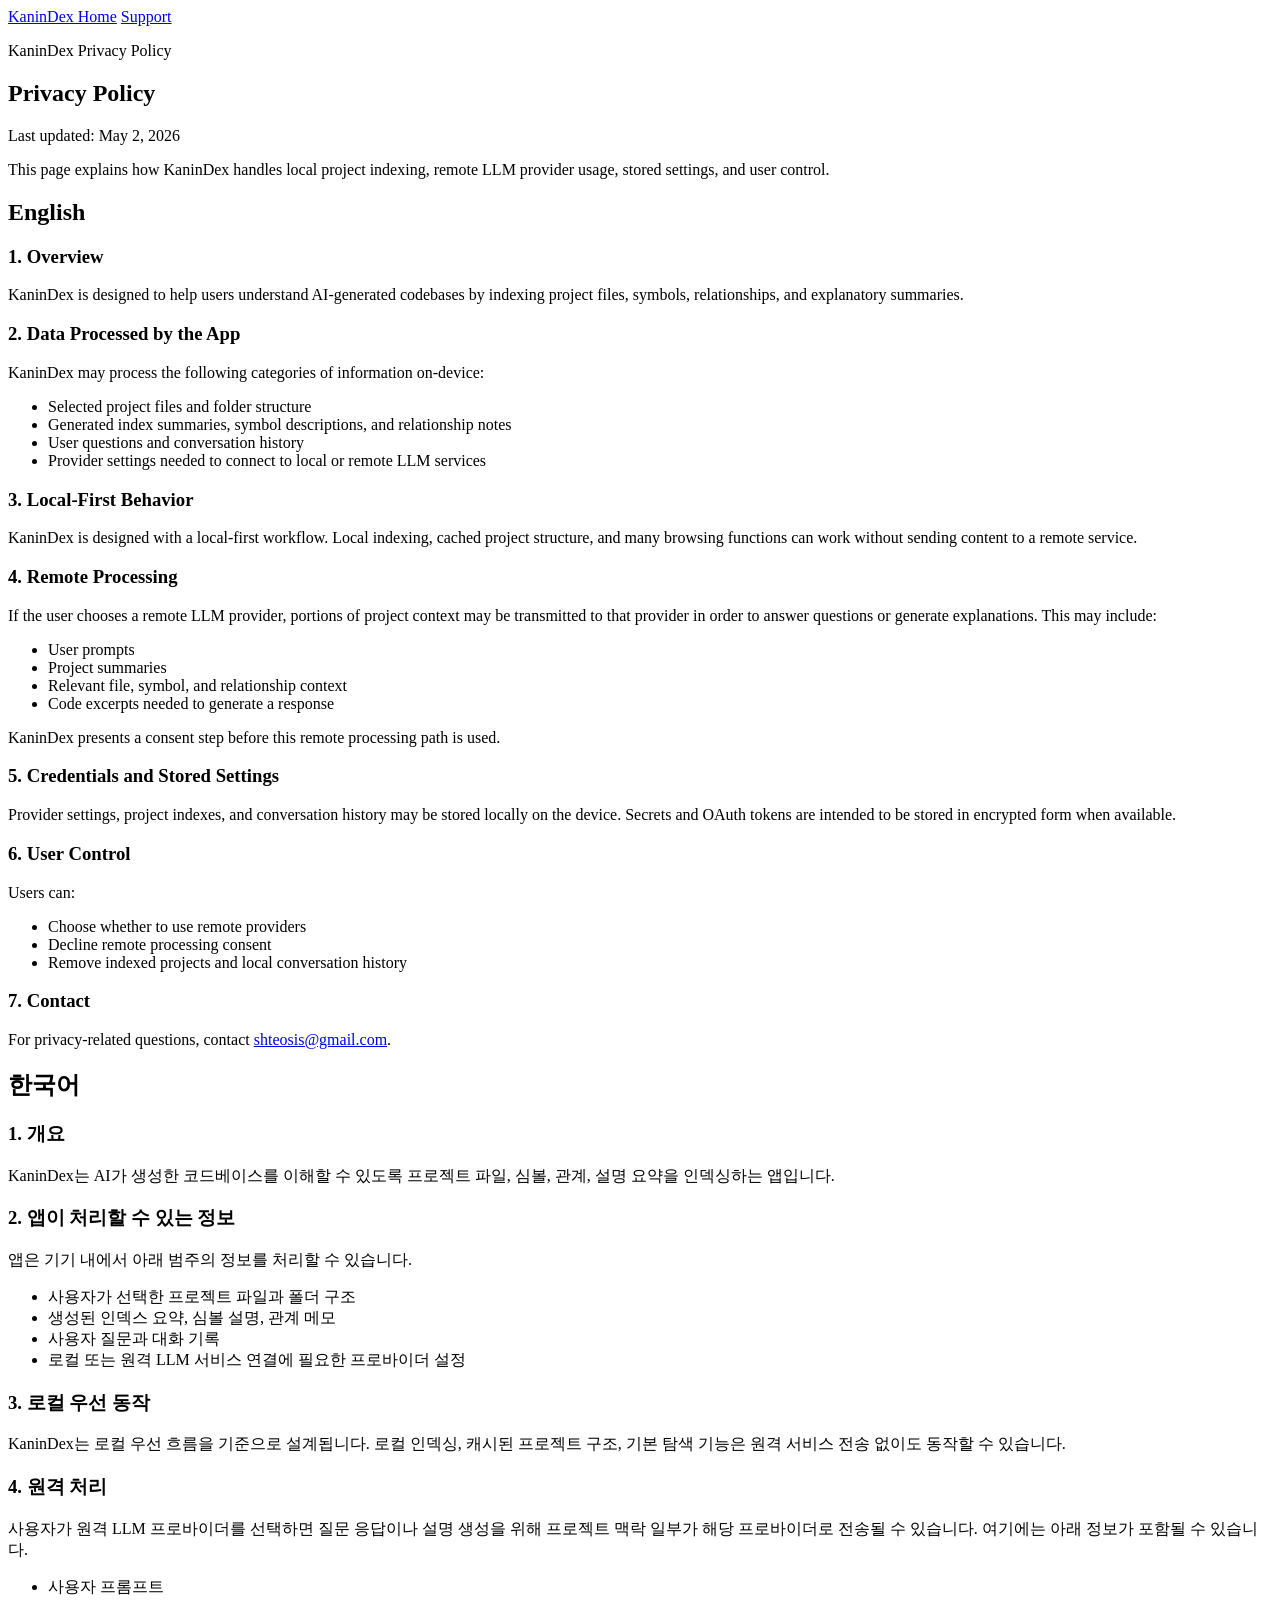
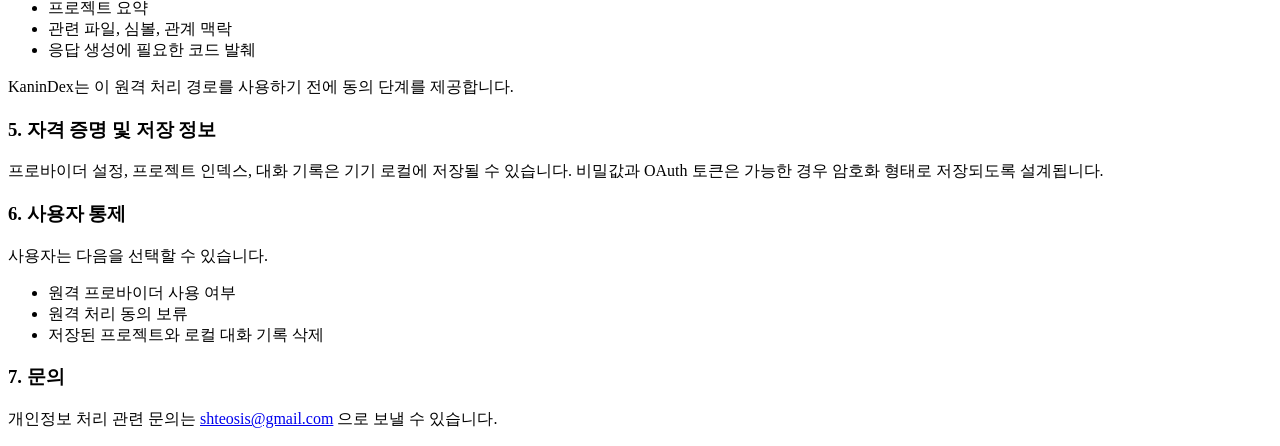
==== privacy/index.html @ b712744d "Add public privacy and support pages" ====
<!doctype html>
<html lang="en">
  <head>
    <meta charset="utf-8">
    <meta name="viewport" content="width=device-width, initial-scale=1">
    <title>KaninDex Privacy Policy</title>
    <meta name="description" content="Privacy policy for KaninDex.">
    <link rel="stylesheet" href="../assets/styles.css">
  </head>
  <body>
    <main class="page-shell legal-shell">
      <nav class="top-nav">
        <a href="../">KaninDex Home</a>
        <a href="../support/">Support</a>
      </nav>

      <section class="hero-card">
        <p class="eyebrow">KaninDex Privacy Policy</p>
        <h1>Privacy Policy</h1>
        <p class="meta-line">Last updated: May 2, 2026</p>
        <p class="lede">
          This page explains how KaninDex handles local project indexing, remote LLM provider usage,
          stored settings, and user control.
        </p>
      </section>

      <section class="legal-card">
        <h2>English</h2>

        <h3>1. Overview</h3>
        <p>
          KaninDex is designed to help users understand AI-generated codebases by indexing project files,
          symbols, relationships, and explanatory summaries.
        </p>

        <h3>2. Data Processed by the App</h3>
        <p>KaninDex may process the following categories of information on-device:</p>
        <ul>
          <li>Selected project files and folder structure</li>
          <li>Generated index summaries, symbol descriptions, and relationship notes</li>
          <li>User questions and conversation history</li>
          <li>Provider settings needed to connect to local or remote LLM services</li>
        </ul>

        <h3>3. Local-First Behavior</h3>
        <p>
          KaninDex is designed with a local-first workflow. Local indexing, cached project structure,
          and many browsing functions can work without sending content to a remote service.
        </p>

        <h3>4. Remote Processing</h3>
        <p>
          If the user chooses a remote LLM provider, portions of project context may be transmitted to that
          provider in order to answer questions or generate explanations. This may include:
        </p>
        <ul>
          <li>User prompts</li>
          <li>Project summaries</li>
          <li>Relevant file, symbol, and relationship context</li>
          <li>Code excerpts needed to generate a response</li>
        </ul>
        <p>
          KaninDex presents a consent step before this remote processing path is used.
        </p>

        <h3>5. Credentials and Stored Settings</h3>
        <p>
          Provider settings, project indexes, and conversation history may be stored locally on the device.
          Secrets and OAuth tokens are intended to be stored in encrypted form when available.
        </p>

        <h3>6. User Control</h3>
        <p>Users can:</p>
        <ul>
          <li>Choose whether to use remote providers</li>
          <li>Decline remote processing consent</li>
          <li>Remove indexed projects and local conversation history</li>
        </ul>

        <h3>7. Contact</h3>
        <p>
          For privacy-related questions, contact
          <a href="mailto:shteosis@gmail.com?subject=KaninDex%20Privacy%20Inquiry">shteosis@gmail.com</a>.
        </p>
      </section>

      <section class="legal-card">
        <h2>한국어</h2>

        <h3>1. 개요</h3>
        <p>
          KaninDex는 AI가 생성한 코드베이스를 이해할 수 있도록 프로젝트 파일, 심볼, 관계, 설명 요약을 인덱싱하는 앱입니다.
        </p>

        <h3>2. 앱이 처리할 수 있는 정보</h3>
        <p>앱은 기기 내에서 아래 범주의 정보를 처리할 수 있습니다.</p>
        <ul>
          <li>사용자가 선택한 프로젝트 파일과 폴더 구조</li>
          <li>생성된 인덱스 요약, 심볼 설명, 관계 메모</li>
          <li>사용자 질문과 대화 기록</li>
          <li>로컬 또는 원격 LLM 서비스 연결에 필요한 프로바이더 설정</li>
        </ul>

        <h3>3. 로컬 우선 동작</h3>
        <p>
          KaninDex는 로컬 우선 흐름을 기준으로 설계됩니다. 로컬 인덱싱, 캐시된 프로젝트 구조, 기본 탐색 기능은
          원격 서비스 전송 없이도 동작할 수 있습니다.
        </p>

        <h3>4. 원격 처리</h3>
        <p>
          사용자가 원격 LLM 프로바이더를 선택하면 질문 응답이나 설명 생성을 위해 프로젝트 맥락 일부가 해당
          프로바이더로 전송될 수 있습니다. 여기에는 아래 정보가 포함될 수 있습니다.
        </p>
        <ul>
          <li>사용자 프롬프트</li>
          <li>프로젝트 요약</li>
          <li>관련 파일, 심볼, 관계 맥락</li>
          <li>응답 생성에 필요한 코드 발췌</li>
        </ul>
        <p>
          KaninDex는 이 원격 처리 경로를 사용하기 전에 동의 단계를 제공합니다.
        </p>

        <h3>5. 자격 증명 및 저장 정보</h3>
        <p>
          프로바이더 설정, 프로젝트 인덱스, 대화 기록은 기기 로컬에 저장될 수 있습니다. 비밀값과 OAuth 토큰은
          가능한 경우 암호화 형태로 저장되도록 설계됩니다.
        </p>

        <h3>6. 사용자 통제</h3>
        <p>사용자는 다음을 선택할 수 있습니다.</p>
        <ul>
          <li>원격 프로바이더 사용 여부</li>
          <li>원격 처리 동의 보류</li>
          <li>저장된 프로젝트와 로컬 대화 기록 삭제</li>
        </ul>

        <h3>7. 문의</h3>
        <p>
          개인정보 처리 관련 문의는
          <a href="mailto:shteosis@gmail.com?subject=KaninDex%20Privacy%20Inquiry">shteosis@gmail.com</a>
          으로 보낼 수 있습니다.
        </p>
      </section>
    </main>
  </body>
</html>
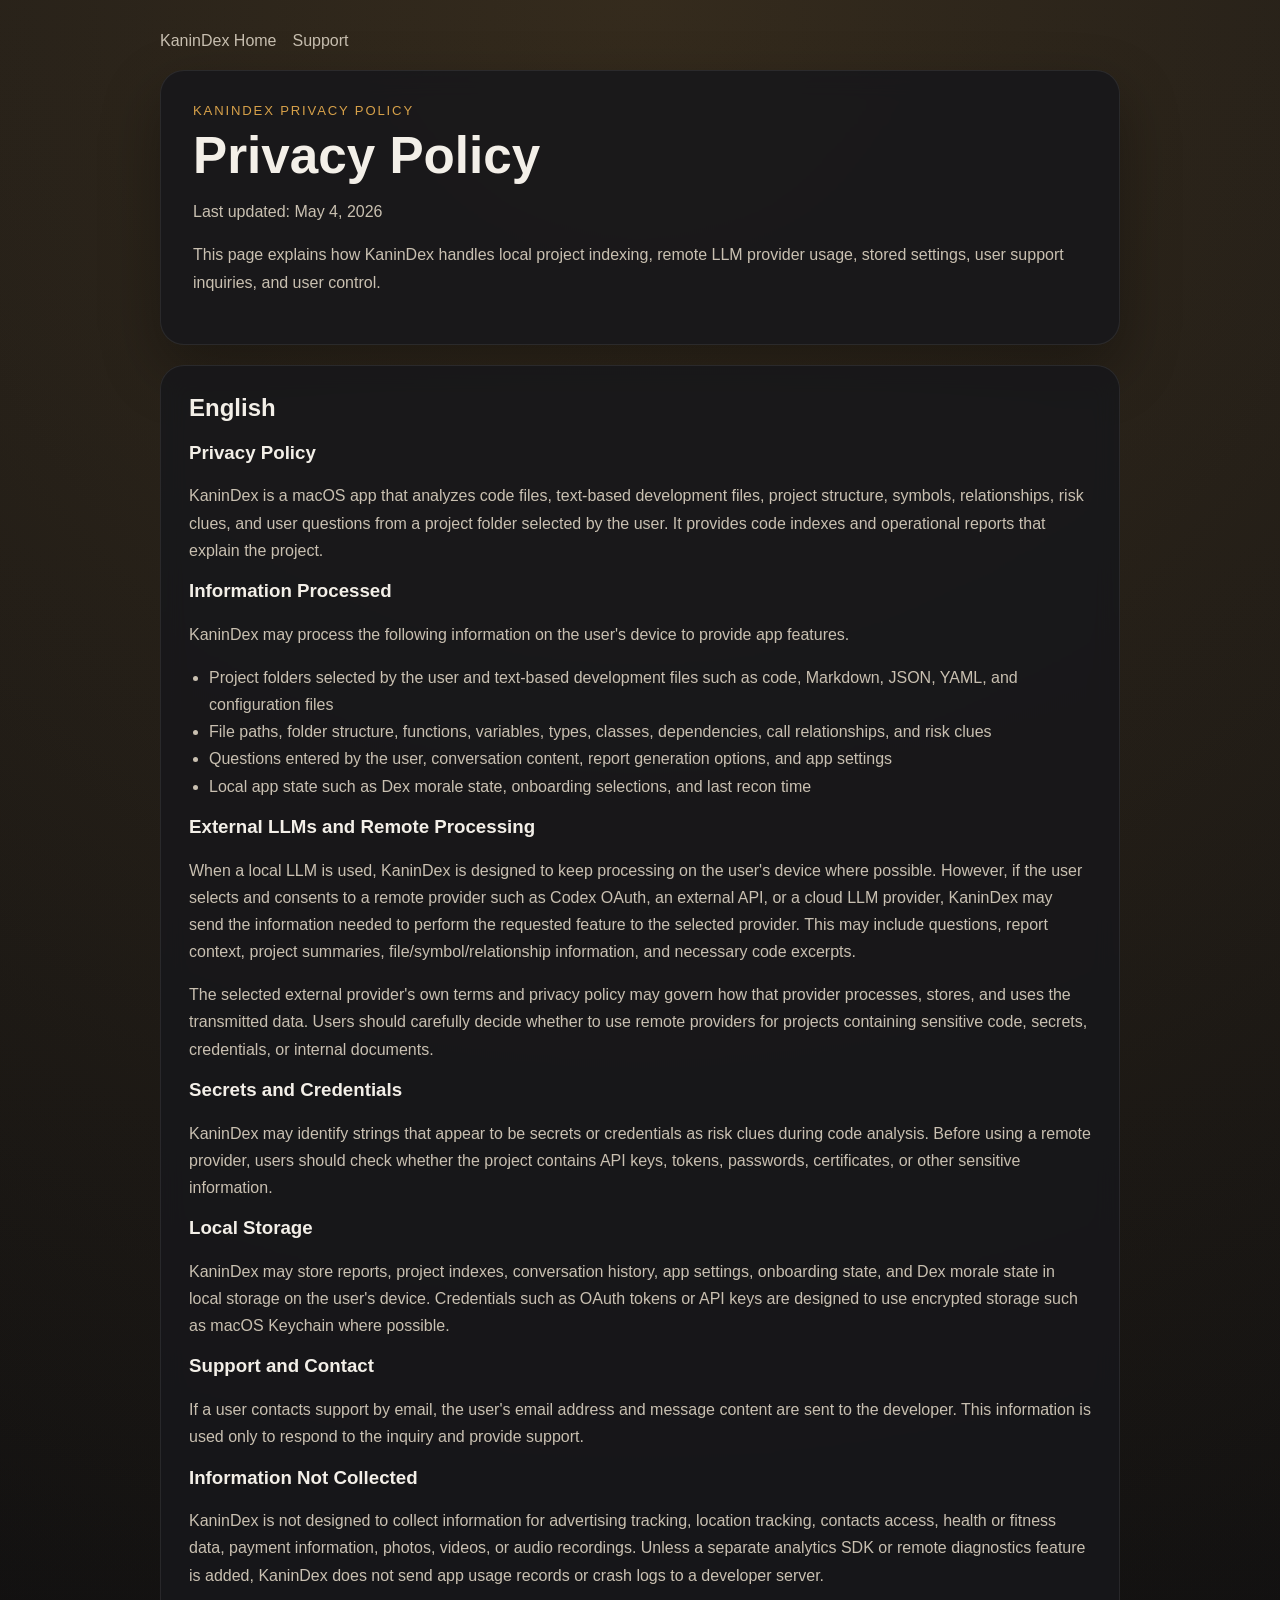
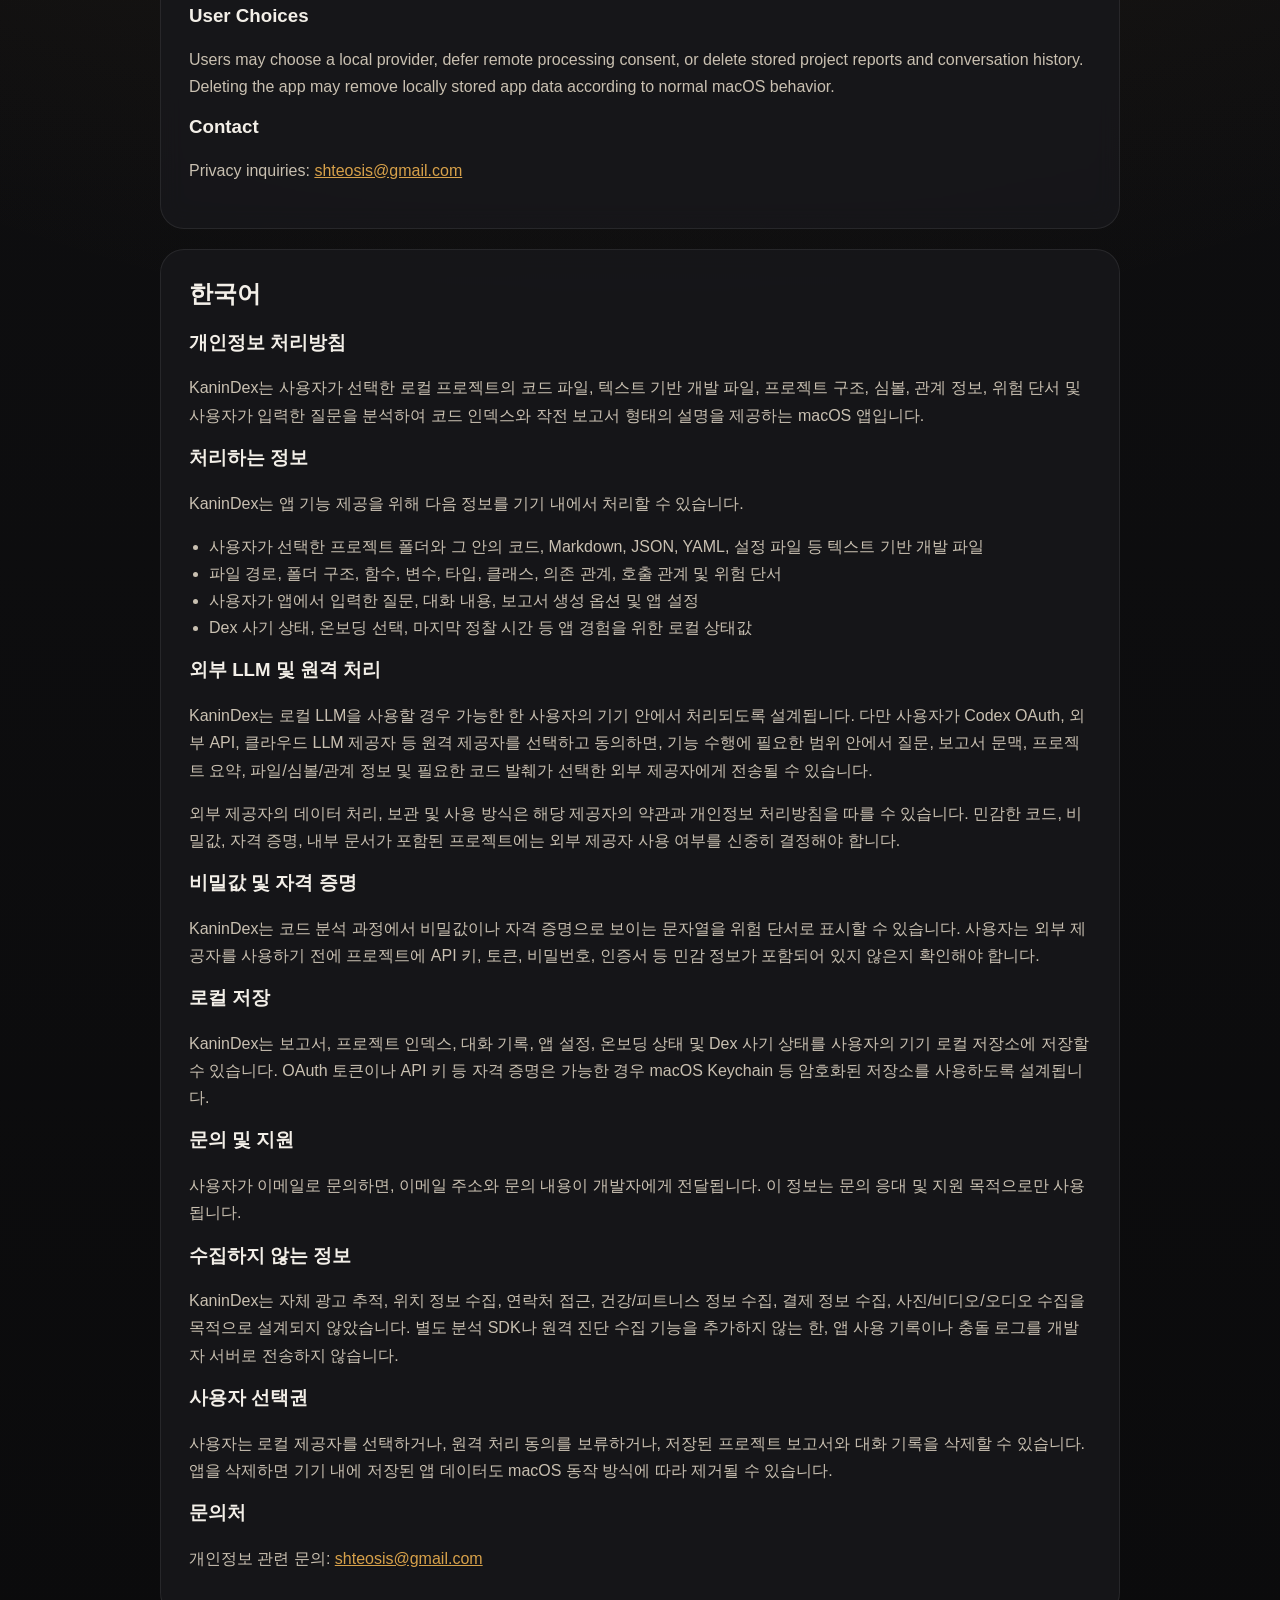
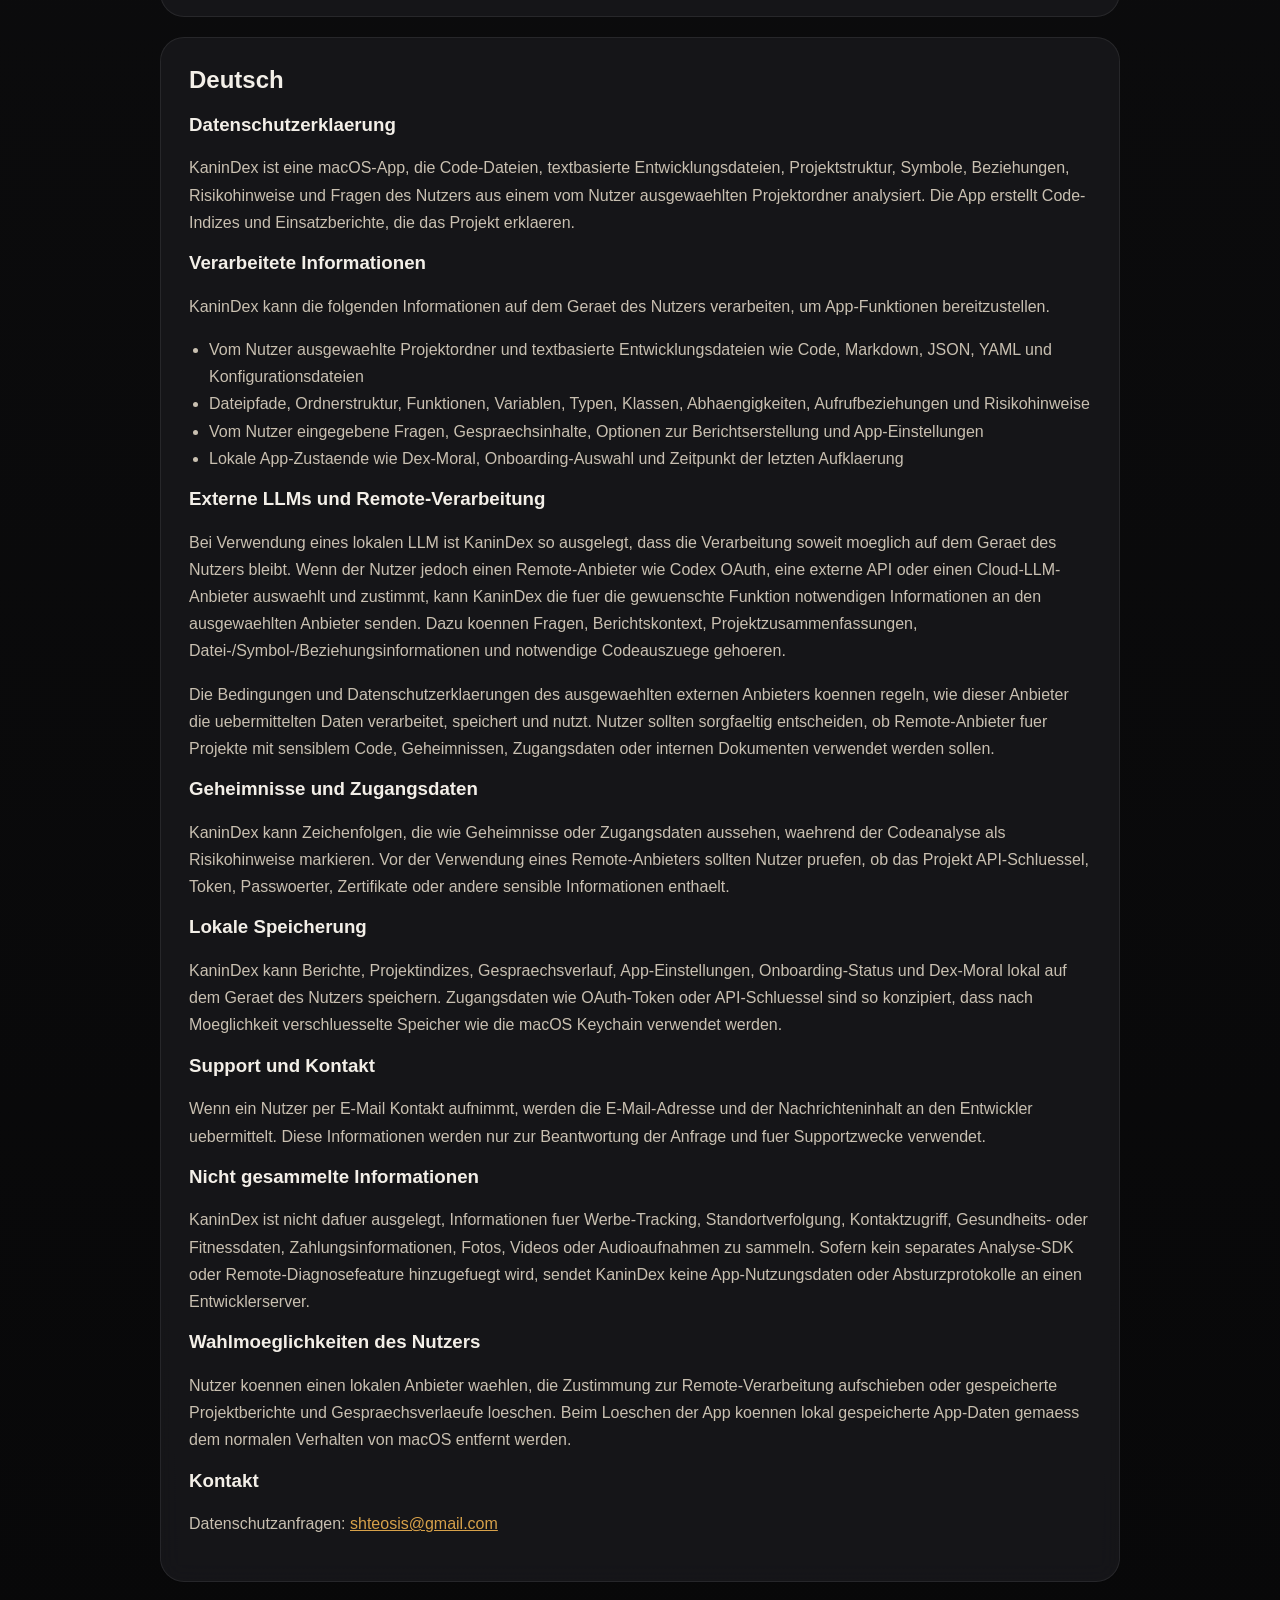
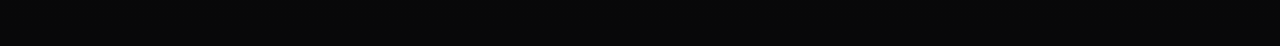
==== commit e6eadbe5: "Update privacy page HTML with German section" ====
--- a/privacy/index.html
+++ b/privacy/index.html
@@ -4,7 +4,7 @@
     <meta charset="utf-8">
     <meta name="viewport" content="width=device-width, initial-scale=1">
     <title>KaninDex Privacy Policy</title>
-    <meta name="description" content="Privacy policy for KaninDex.">
+    <meta name="description" content="Privacy policy for KaninDex in English, Korean, and German.">
     <link rel="stylesheet" href="../assets/styles.css">
   </head>
   <body>
@@ -17,131 +17,119 @@
       <section class="hero-card">
         <p class="eyebrow">KaninDex Privacy Policy</p>
         <h1>Privacy Policy</h1>
-        <p class="meta-line">Last updated: May 2, 2026</p>
-        <p class="lede">
-          This page explains how KaninDex handles local project indexing, remote LLM provider usage,
-          stored settings, and user control.
-        </p>
+        <p class="meta-line">Last updated: May 4, 2026</p>
+        <p class="lede">This page explains how KaninDex handles local project indexing, remote LLM provider usage, stored settings, user support inquiries, and user control.</p>
       </section>
 
       <section class="legal-card">
         <h2>English</h2>
+        <h3>Privacy Policy</h3>
+        <p>KaninDex is a macOS app that analyzes code files, text-based development files, project structure, symbols, relationships, risk clues, and user questions from a project folder selected by the user. It provides code indexes and operational reports that explain the project.</p>
 
-        <h3>1. Overview</h3>
-        <p>
-          KaninDex is designed to help users understand AI-generated codebases by indexing project files,
-          symbols, relationships, and explanatory summaries.
-        </p>
-
-        <h3>2. Data Processed by the App</h3>
-        <p>KaninDex may process the following categories of information on-device:</p>
+        <h3>Information Processed</h3>
+        <p>KaninDex may process the following information on the user's device to provide app features.</p>
         <ul>
-          <li>Selected project files and folder structure</li>
-          <li>Generated index summaries, symbol descriptions, and relationship notes</li>
-          <li>User questions and conversation history</li>
-          <li>Provider settings needed to connect to local or remote LLM services</li>
+          <li>Project folders selected by the user and text-based development files such as code, Markdown, JSON, YAML, and configuration files</li>
+          <li>File paths, folder structure, functions, variables, types, classes, dependencies, call relationships, and risk clues</li>
+          <li>Questions entered by the user, conversation content, report generation options, and app settings</li>
+          <li>Local app state such as Dex morale state, onboarding selections, and last recon time</li>
         </ul>
 
-        <h3>3. Local-First Behavior</h3>
-        <p>
-          KaninDex is designed with a local-first workflow. Local indexing, cached project structure,
-          and many browsing functions can work without sending content to a remote service.
-        </p>
+        <h3>External LLMs and Remote Processing</h3>
+        <p>When a local LLM is used, KaninDex is designed to keep processing on the user's device where possible. However, if the user selects and consents to a remote provider such as Codex OAuth, an external API, or a cloud LLM provider, KaninDex may send the information needed to perform the requested feature to the selected provider. This may include questions, report context, project summaries, file/symbol/relationship information, and necessary code excerpts.</p>
+        <p>The selected external provider's own terms and privacy policy may govern how that provider processes, stores, and uses the transmitted data. Users should carefully decide whether to use remote providers for projects containing sensitive code, secrets, credentials, or internal documents.</p>
 
-        <h3>4. Remote Processing</h3>
-        <p>
-          If the user chooses a remote LLM provider, portions of project context may be transmitted to that
-          provider in order to answer questions or generate explanations. This may include:
-        </p>
-        <ul>
-          <li>User prompts</li>
-          <li>Project summaries</li>
-          <li>Relevant file, symbol, and relationship context</li>
-          <li>Code excerpts needed to generate a response</li>
-        </ul>
-        <p>
-          KaninDex presents a consent step before this remote processing path is used.
-        </p>
+        <h3>Secrets and Credentials</h3>
+        <p>KaninDex may identify strings that appear to be secrets or credentials as risk clues during code analysis. Before using a remote provider, users should check whether the project contains API keys, tokens, passwords, certificates, or other sensitive information.</p>
 
-        <h3>5. Credentials and Stored Settings</h3>
-        <p>
-          Provider settings, project indexes, and conversation history may be stored locally on the device.
-          Secrets and OAuth tokens are intended to be stored in encrypted form when available.
-        </p>
+        <h3>Local Storage</h3>
+        <p>KaninDex may store reports, project indexes, conversation history, app settings, onboarding state, and Dex morale state in local storage on the user's device. Credentials such as OAuth tokens or API keys are designed to use encrypted storage such as macOS Keychain where possible.</p>
 
-        <h3>6. User Control</h3>
-        <p>Users can:</p>
-        <ul>
-          <li>Choose whether to use remote providers</li>
-          <li>Decline remote processing consent</li>
-          <li>Remove indexed projects and local conversation history</li>
-        </ul>
+        <h3>Support and Contact</h3>
+        <p>If a user contacts support by email, the user's email address and message content are sent to the developer. This information is used only to respond to the inquiry and provide support.</p>
 
-        <h3>7. Contact</h3>
-        <p>
-          For privacy-related questions, contact
-          <a href="mailto:shteosis@gmail.com?subject=KaninDex%20Privacy%20Inquiry">shteosis@gmail.com</a>.
-        </p>
+        <h3>Information Not Collected</h3>
+        <p>KaninDex is not designed to collect information for advertising tracking, location tracking, contacts access, health or fitness data, payment information, photos, videos, or audio recordings. Unless a separate analytics SDK or remote diagnostics feature is added, KaninDex does not send app usage records or crash logs to a developer server.</p>
+
+        <h3>User Choices</h3>
+        <p>Users may choose a local provider, defer remote processing consent, or delete stored project reports and conversation history. Deleting the app may remove locally stored app data according to normal macOS behavior.</p>
+
+        <h3>Contact</h3>
+        <p>Privacy inquiries: <a href="mailto:shteosis@gmail.com?subject=KaninDex%20Privacy%20Inquiry">shteosis@gmail.com</a></p>
       </section>
 
       <section class="legal-card">
         <h2>한국어</h2>
+        <h3>개인정보 처리방침</h3>
+        <p>KaninDex는 사용자가 선택한 로컬 프로젝트의 코드 파일, 텍스트 기반 개발 파일, 프로젝트 구조, 심볼, 관계 정보, 위험 단서 및 사용자가 입력한 질문을 분석하여 코드 인덱스와 작전 보고서 형태의 설명을 제공하는 macOS 앱입니다.</p>
 
-        <h3>1. 개요</h3>
-        <p>
-          KaninDex는 AI가 생성한 코드베이스를 이해할 수 있도록 프로젝트 파일, 심볼, 관계, 설명 요약을 인덱싱하는 앱입니다.
-        </p>
-
-        <h3>2. 앱이 처리할 수 있는 정보</h3>
-        <p>앱은 기기 내에서 아래 범주의 정보를 처리할 수 있습니다.</p>
+        <h3>처리하는 정보</h3>
+        <p>KaninDex는 앱 기능 제공을 위해 다음 정보를 기기 내에서 처리할 수 있습니다.</p>
         <ul>
-          <li>사용자가 선택한 프로젝트 파일과 폴더 구조</li>
-          <li>생성된 인덱스 요약, 심볼 설명, 관계 메모</li>
-          <li>사용자 질문과 대화 기록</li>
-          <li>로컬 또는 원격 LLM 서비스 연결에 필요한 프로바이더 설정</li>
+          <li>사용자가 선택한 프로젝트 폴더와 그 안의 코드, Markdown, JSON, YAML, 설정 파일 등 텍스트 기반 개발 파일</li>
+          <li>파일 경로, 폴더 구조, 함수, 변수, 타입, 클래스, 의존 관계, 호출 관계 및 위험 단서</li>
+          <li>사용자가 앱에서 입력한 질문, 대화 내용, 보고서 생성 옵션 및 앱 설정</li>
+          <li>Dex 사기 상태, 온보딩 선택, 마지막 정찰 시간 등 앱 경험을 위한 로컬 상태값</li>
         </ul>
 
-        <h3>3. 로컬 우선 동작</h3>
-        <p>
-          KaninDex는 로컬 우선 흐름을 기준으로 설계됩니다. 로컬 인덱싱, 캐시된 프로젝트 구조, 기본 탐색 기능은
-          원격 서비스 전송 없이도 동작할 수 있습니다.
-        </p>
+        <h3>외부 LLM 및 원격 처리</h3>
+        <p>KaninDex는 로컬 LLM을 사용할 경우 가능한 한 사용자의 기기 안에서 처리되도록 설계됩니다. 다만 사용자가 Codex OAuth, 외부 API, 클라우드 LLM 제공자 등 원격 제공자를 선택하고 동의하면, 기능 수행에 필요한 범위 안에서 질문, 보고서 문맥, 프로젝트 요약, 파일/심볼/관계 정보 및 필요한 코드 발췌가 선택한 외부 제공자에게 전송될 수 있습니다.</p>
+        <p>외부 제공자의 데이터 처리, 보관 및 사용 방식은 해당 제공자의 약관과 개인정보 처리방침을 따를 수 있습니다. 민감한 코드, 비밀값, 자격 증명, 내부 문서가 포함된 프로젝트에는 외부 제공자 사용 여부를 신중히 결정해야 합니다.</p>
 
-        <h3>4. 원격 처리</h3>
-        <p>
-          사용자가 원격 LLM 프로바이더를 선택하면 질문 응답이나 설명 생성을 위해 프로젝트 맥락 일부가 해당
-          프로바이더로 전송될 수 있습니다. 여기에는 아래 정보가 포함될 수 있습니다.
-        </p>
+        <h3>비밀값 및 자격 증명</h3>
+        <p>KaninDex는 코드 분석 과정에서 비밀값이나 자격 증명으로 보이는 문자열을 위험 단서로 표시할 수 있습니다. 사용자는 외부 제공자를 사용하기 전에 프로젝트에 API 키, 토큰, 비밀번호, 인증서 등 민감 정보가 포함되어 있지 않은지 확인해야 합니다.</p>
+
+        <h3>로컬 저장</h3>
+        <p>KaninDex는 보고서, 프로젝트 인덱스, 대화 기록, 앱 설정, 온보딩 상태 및 Dex 사기 상태를 사용자의 기기 로컬 저장소에 저장할 수 있습니다. OAuth 토큰이나 API 키 등 자격 증명은 가능한 경우 macOS Keychain 등 암호화된 저장소를 사용하도록 설계됩니다.</p>
+
+        <h3>문의 및 지원</h3>
+        <p>사용자가 이메일로 문의하면, 이메일 주소와 문의 내용이 개발자에게 전달됩니다. 이 정보는 문의 응대 및 지원 목적으로만 사용됩니다.</p>
+
+        <h3>수집하지 않는 정보</h3>
+        <p>KaninDex는 자체 광고 추적, 위치 정보 수집, 연락처 접근, 건강/피트니스 정보 수집, 결제 정보 수집, 사진/비디오/오디오 수집을 목적으로 설계되지 않았습니다. 별도 분석 SDK나 원격 진단 수집 기능을 추가하지 않는 한, 앱 사용 기록이나 충돌 로그를 개발자 서버로 전송하지 않습니다.</p>
+
+        <h3>사용자 선택권</h3>
+        <p>사용자는 로컬 제공자를 선택하거나, 원격 처리 동의를 보류하거나, 저장된 프로젝트 보고서와 대화 기록을 삭제할 수 있습니다. 앱을 삭제하면 기기 내에 저장된 앱 데이터도 macOS 동작 방식에 따라 제거될 수 있습니다.</p>
+
+        <h3>문의처</h3>
+        <p>개인정보 관련 문의: <a href="mailto:shteosis@gmail.com?subject=KaninDex%20Privacy%20Inquiry">shteosis@gmail.com</a></p>
+      </section>
+
+      <section class="legal-card">
+        <h2>Deutsch</h2>
+        <h3>Datenschutzerklaerung</h3>
+        <p>KaninDex ist eine macOS-App, die Code-Dateien, textbasierte Entwicklungsdateien, Projektstruktur, Symbole, Beziehungen, Risikohinweise und Fragen des Nutzers aus einem vom Nutzer ausgewaehlten Projektordner analysiert. Die App erstellt Code-Indizes und Einsatzberichte, die das Projekt erklaeren.</p>
+
+        <h3>Verarbeitete Informationen</h3>
+        <p>KaninDex kann die folgenden Informationen auf dem Geraet des Nutzers verarbeiten, um App-Funktionen bereitzustellen.</p>
         <ul>
-          <li>사용자 프롬프트</li>
-          <li>프로젝트 요약</li>
-          <li>관련 파일, 심볼, 관계 맥락</li>
-          <li>응답 생성에 필요한 코드 발췌</li>
-        </ul>
-        <p>
-          KaninDex는 이 원격 처리 경로를 사용하기 전에 동의 단계를 제공합니다.
-        </p>
-
-        <h3>5. 자격 증명 및 저장 정보</h3>
-        <p>
-          프로바이더 설정, 프로젝트 인덱스, 대화 기록은 기기 로컬에 저장될 수 있습니다. 비밀값과 OAuth 토큰은
-          가능한 경우 암호화 형태로 저장되도록 설계됩니다.
-        </p>
-
-        <h3>6. 사용자 통제</h3>
-        <p>사용자는 다음을 선택할 수 있습니다.</p>
-        <ul>
-          <li>원격 프로바이더 사용 여부</li>
-          <li>원격 처리 동의 보류</li>
-          <li>저장된 프로젝트와 로컬 대화 기록 삭제</li>
+          <li>Vom Nutzer ausgewaehlte Projektordner und textbasierte Entwicklungsdateien wie Code, Markdown, JSON, YAML und Konfigurationsdateien</li>
+          <li>Dateipfade, Ordnerstruktur, Funktionen, Variablen, Typen, Klassen, Abhaengigkeiten, Aufrufbeziehungen und Risikohinweise</li>
+          <li>Vom Nutzer eingegebene Fragen, Gespraechsinhalte, Optionen zur Berichtserstellung und App-Einstellungen</li>
+          <li>Lokale App-Zustaende wie Dex-Moral, Onboarding-Auswahl und Zeitpunkt der letzten Aufklaerung</li>
         </ul>
 
-        <h3>7. 문의</h3>
-        <p>
-          개인정보 처리 관련 문의는
-          <a href="mailto:shteosis@gmail.com?subject=KaninDex%20Privacy%20Inquiry">shteosis@gmail.com</a>
-          으로 보낼 수 있습니다.
-        </p>
+        <h3>Externe LLMs und Remote-Verarbeitung</h3>
+        <p>Bei Verwendung eines lokalen LLM ist KaninDex so ausgelegt, dass die Verarbeitung soweit moeglich auf dem Geraet des Nutzers bleibt. Wenn der Nutzer jedoch einen Remote-Anbieter wie Codex OAuth, eine externe API oder einen Cloud-LLM-Anbieter auswaehlt und zustimmt, kann KaninDex die fuer die gewuenschte Funktion notwendigen Informationen an den ausgewaehlten Anbieter senden. Dazu koennen Fragen, Berichtskontext, Projektzusammenfassungen, Datei-/Symbol-/Beziehungsinformationen und notwendige Codeauszuege gehoeren.</p>
+        <p>Die Bedingungen und Datenschutzerklaerungen des ausgewaehlten externen Anbieters koennen regeln, wie dieser Anbieter die uebermittelten Daten verarbeitet, speichert und nutzt. Nutzer sollten sorgfaeltig entscheiden, ob Remote-Anbieter fuer Projekte mit sensiblem Code, Geheimnissen, Zugangsdaten oder internen Dokumenten verwendet werden sollen.</p>
+
+        <h3>Geheimnisse und Zugangsdaten</h3>
+        <p>KaninDex kann Zeichenfolgen, die wie Geheimnisse oder Zugangsdaten aussehen, waehrend der Codeanalyse als Risikohinweise markieren. Vor der Verwendung eines Remote-Anbieters sollten Nutzer pruefen, ob das Projekt API-Schluessel, Token, Passwoerter, Zertifikate oder andere sensible Informationen enthaelt.</p>
+
+        <h3>Lokale Speicherung</h3>
+        <p>KaninDex kann Berichte, Projektindizes, Gespraechsverlauf, App-Einstellungen, Onboarding-Status und Dex-Moral lokal auf dem Geraet des Nutzers speichern. Zugangsdaten wie OAuth-Token oder API-Schluessel sind so konzipiert, dass nach Moeglichkeit verschluesselte Speicher wie die macOS Keychain verwendet werden.</p>
+
+        <h3>Support und Kontakt</h3>
+        <p>Wenn ein Nutzer per E-Mail Kontakt aufnimmt, werden die E-Mail-Adresse und der Nachrichteninhalt an den Entwickler uebermittelt. Diese Informationen werden nur zur Beantwortung der Anfrage und fuer Supportzwecke verwendet.</p>
+
+        <h3>Nicht gesammelte Informationen</h3>
+        <p>KaninDex ist nicht dafuer ausgelegt, Informationen fuer Werbe-Tracking, Standortverfolgung, Kontaktzugriff, Gesundheits- oder Fitnessdaten, Zahlungsinformationen, Fotos, Videos oder Audioaufnahmen zu sammeln. Sofern kein separates Analyse-SDK oder Remote-Diagnosefeature hinzugefuegt wird, sendet KaninDex keine App-Nutzungsdaten oder Absturzprotokolle an einen Entwicklerserver.</p>
+
+        <h3>Wahlmoeglichkeiten des Nutzers</h3>
+        <p>Nutzer koennen einen lokalen Anbieter waehlen, die Zustimmung zur Remote-Verarbeitung aufschieben oder gespeicherte Projektberichte und Gespraechsverlaeufe loeschen. Beim Loeschen der App koennen lokal gespeicherte App-Daten gemaess dem normalen Verhalten von macOS entfernt werden.</p>
+
+        <h3>Kontakt</h3>
+        <p>Datenschutzanfragen: <a href="mailto:shteosis@gmail.com?subject=KaninDex%20Privacy%20Inquiry">shteosis@gmail.com</a></p>
       </section>
     </main>
   </body>
--- a/assets/styles.css
+++ b/assets/styles.css
@@ -0,0 +1,161 @@
+:root {
+  color-scheme: light;
+  --bg: #0c0c0e;
+  --panel: #17171b;
+  --panel-soft: #202027;
+  --text: #f3efe8;
+  --muted: #c9c0b1;
+  --accent: #d7a14a;
+  --accent-soft: rgba(215, 161, 74, 0.16);
+  --line: rgba(255, 255, 255, 0.08);
+  --max-width: 960px;
+  --radius: 24px;
+}
+
+* {
+  box-sizing: border-box;
+}
+
+body {
+  margin: 0;
+  font-family: "SF Pro Text", "Apple SD Gothic Neo", "Pretendard", sans-serif;
+  background:
+    radial-gradient(circle at top, rgba(215, 161, 74, 0.18), transparent 40%),
+    linear-gradient(180deg, #111113 0%, #080809 100%);
+  color: var(--text);
+}
+
+a {
+  color: var(--accent);
+}
+
+.page-shell {
+  width: min(calc(100% - 32px), var(--max-width));
+  margin: 0 auto;
+  padding: 32px 0 64px;
+}
+
+.legal-shell {
+  max-width: 980px;
+}
+
+.top-nav {
+  display: flex;
+  gap: 16px;
+  margin-bottom: 20px;
+}
+
+.top-nav a {
+  text-decoration: none;
+  color: var(--muted);
+}
+
+.hero-card,
+.info-card,
+.legal-card {
+  border: 1px solid var(--line);
+  border-radius: var(--radius);
+  background: rgba(23, 23, 27, 0.88);
+  backdrop-filter: blur(12px);
+}
+
+.hero-card {
+  padding: 32px;
+  box-shadow: 0 24px 60px rgba(0, 0, 0, 0.32);
+}
+
+.legal-card {
+  margin-top: 20px;
+  padding: 28px;
+}
+
+.eyebrow {
+  margin: 0 0 12px;
+  color: var(--accent);
+  font-size: 0.82rem;
+  letter-spacing: 0.14em;
+  text-transform: uppercase;
+}
+
+h1,
+h2,
+h3 {
+  margin-top: 0;
+}
+
+h1 {
+  font-size: clamp(2rem, 4vw, 3.5rem);
+  line-height: 1.02;
+  margin-bottom: 14px;
+}
+
+.lede,
+.legal-card p,
+.legal-card li,
+.meta-line {
+  color: var(--muted);
+  line-height: 1.7;
+}
+
+.button-row {
+  display: flex;
+  flex-wrap: wrap;
+  gap: 12px;
+  margin-top: 24px;
+}
+
+.primary-button,
+.secondary-button {
+  display: inline-flex;
+  align-items: center;
+  justify-content: center;
+  min-height: 44px;
+  padding: 0 18px;
+  border-radius: 999px;
+  text-decoration: none;
+  font-weight: 600;
+}
+
+.primary-button {
+  background: var(--accent);
+  color: #1a130b;
+}
+
+.secondary-button {
+  background: var(--accent-soft);
+  color: var(--text);
+  border: 1px solid rgba(215, 161, 74, 0.3);
+}
+
+.info-grid {
+  display: grid;
+  gap: 20px;
+  margin-top: 20px;
+  grid-template-columns: repeat(auto-fit, minmax(240px, 1fr));
+}
+
+.info-card {
+  padding: 24px;
+}
+
+.support-line {
+  font-size: 1.05rem;
+  font-weight: 600;
+}
+
+ul {
+  padding-left: 20px;
+}
+
+@media (max-width: 640px) {
+  .page-shell {
+    width: min(calc(100% - 24px), var(--max-width));
+    padding-top: 20px;
+  }
+
+  .hero-card,
+  .legal-card,
+  .info-card {
+    padding: 20px;
+  }
+}
